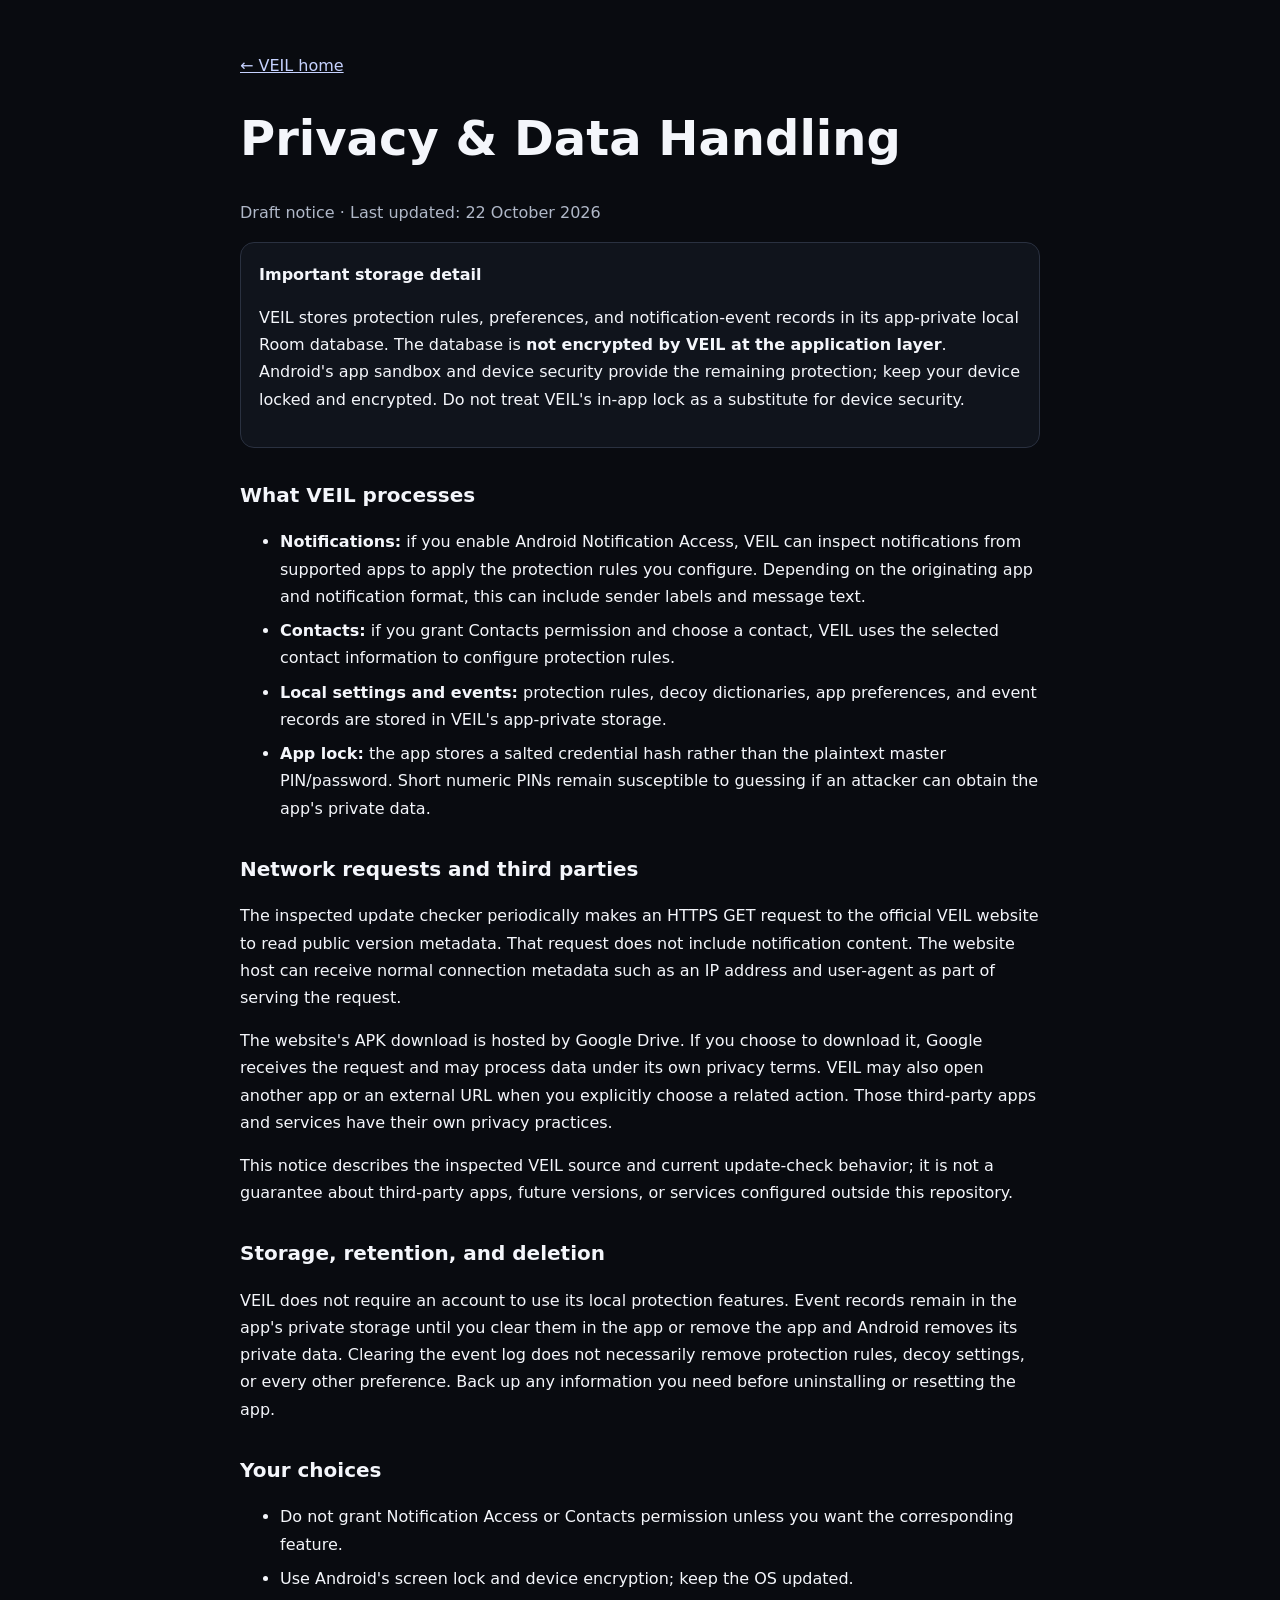
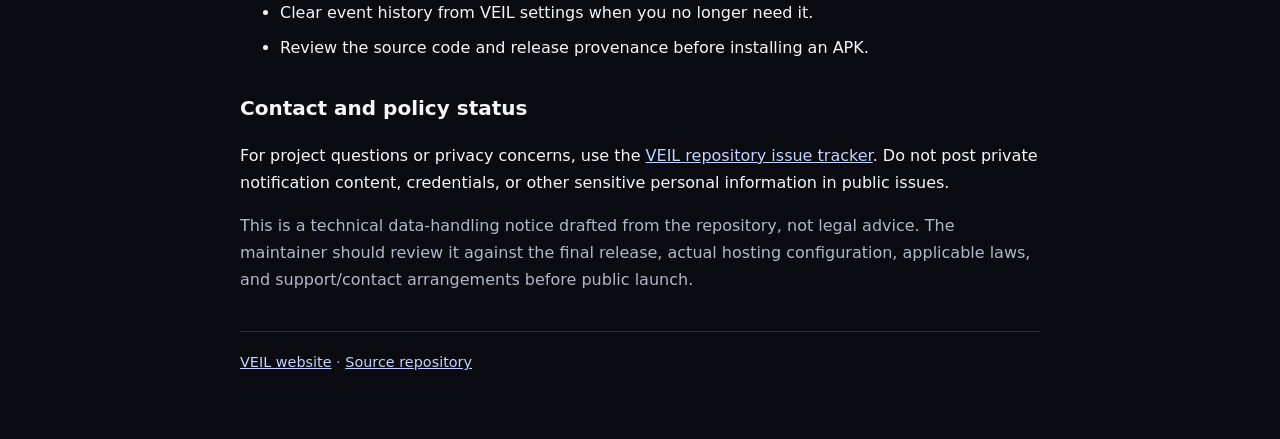
==== docs/privacy.html @ 333ef267 "Add transparent VEIL privacy and data-handling notice" ====
<!doctype html>
<html lang="en">
<head>
  <meta charset="utf-8">
  <meta name="viewport" content="width=device-width, initial-scale=1">
  <meta name="description" content="VEIL Android app privacy and data-handling notice.">
  <meta name="theme-color" content="#090b10">
  <title>Privacy &amp; Data Handling — VEIL</title>
  <style>
    :root{color-scheme:dark;--bg:#090b10;--panel:#10141c;--text:#f4f6fb;--muted:#b0b8c8;--line:#2a3140;--accent:#c6d2ff}
    *{box-sizing:border-box}body{margin:0;background:var(--bg);color:var(--text);font:16px/1.7 system-ui,-apple-system,BlinkMacSystemFont,"Segoe UI",sans-serif}
    main{width:min(100% - 32px,800px);margin:0 auto;padding:36px 0 64px}a{color:var(--accent)}h1{font-size:clamp(2rem,7vw,3rem);line-height:1.15}h2{font-size:1.25rem;margin-top:30px}.updated,.note{color:var(--muted)}.panel{padding:18px;border:1px solid var(--line);border-radius:14px;background:var(--panel)}li{margin:.45rem 0}footer{margin-top:38px;padding-top:18px;border-top:1px solid var(--line);color:var(--muted);font-size:.9rem}
  </style>
</head>
<body>
<main>
  <p><a href="./">← VEIL home</a></p>
  <h1>Privacy &amp; Data Handling</h1>
  <p class="updated">Draft notice · Last updated: 22 October 2026</p>
  <div class="panel">
    <strong>Important storage detail</strong>
    <p>VEIL stores protection rules, preferences, and notification-event records in its app-private local Room database. The database is <strong>not encrypted by VEIL at the application layer</strong>. Android's app sandbox and device security provide the remaining protection; keep your device locked and encrypted. Do not treat VEIL's in-app lock as a substitute for device security.</p>
  </div>

  <h2>What VEIL processes</h2>
  <ul>
    <li><strong>Notifications:</strong> if you enable Android Notification Access, VEIL can inspect notifications from supported apps to apply the protection rules you configure. Depending on the originating app and notification format, this can include sender labels and message text.</li>
    <li><strong>Contacts:</strong> if you grant Contacts permission and choose a contact, VEIL uses the selected contact information to configure protection rules.</li>
    <li><strong>Local settings and events:</strong> protection rules, decoy dictionaries, app preferences, and event records are stored in VEIL's app-private storage.</li>
    <li><strong>App lock:</strong> the app stores a salted credential hash rather than the plaintext master PIN/password. Short numeric PINs remain susceptible to guessing if an attacker can obtain the app's private data.</li>
  </ul>

  <h2>Network requests and third parties</h2>
  <p>The inspected update checker periodically makes an HTTPS GET request to the official VEIL website to read public version metadata. That request does not include notification content. The website host can receive normal connection metadata such as an IP address and user-agent as part of serving the request.</p>
  <p>The website's APK download is hosted by Google Drive. If you choose to download it, Google receives the request and may process data under its own privacy terms. VEIL may also open another app or an external URL when you explicitly choose a related action. Those third-party apps and services have their own privacy practices.</p>
  <p>This notice describes the inspected VEIL source and current update-check behavior; it is not a guarantee about third-party apps, future versions, or services configured outside this repository.</p>

  <h2>Storage, retention, and deletion</h2>
  <p>VEIL does not require an account to use its local protection features. Event records remain in the app's private storage until you clear them in the app or remove the app and Android removes its private data. Clearing the event log does not necessarily remove protection rules, decoy settings, or every other preference. Back up any information you need before uninstalling or resetting the app.</p>

  <h2>Your choices</h2>
  <ul>
    <li>Do not grant Notification Access or Contacts permission unless you want the corresponding feature.</li>
    <li>Use Android's screen lock and device encryption; keep the OS updated.</li>
    <li>Clear event history from VEIL settings when you no longer need it.</li>
    <li>Review the source code and release provenance before installing an APK.</li>
  </ul>

  <h2>Contact and policy status</h2>
  <p>For project questions or privacy concerns, use the <a href="https://github.com/puttishiva147/Veil-Privacy-Focused-/issues">VEIL repository issue tracker</a>. Do not post private notification content, credentials, or other sensitive personal information in public issues.</p>
  <p class="note">This is a technical data-handling notice drafted from the repository, not legal advice. The maintainer should review it against the final release, actual hosting configuration, applicable laws, and support/contact arrangements before public launch.</p>
  <footer><a href="./">VEIL website</a> · <a href="https://github.com/puttishiva147/Veil-Privacy-Focused-">Source repository</a></footer>
</main>
</body>
</html>
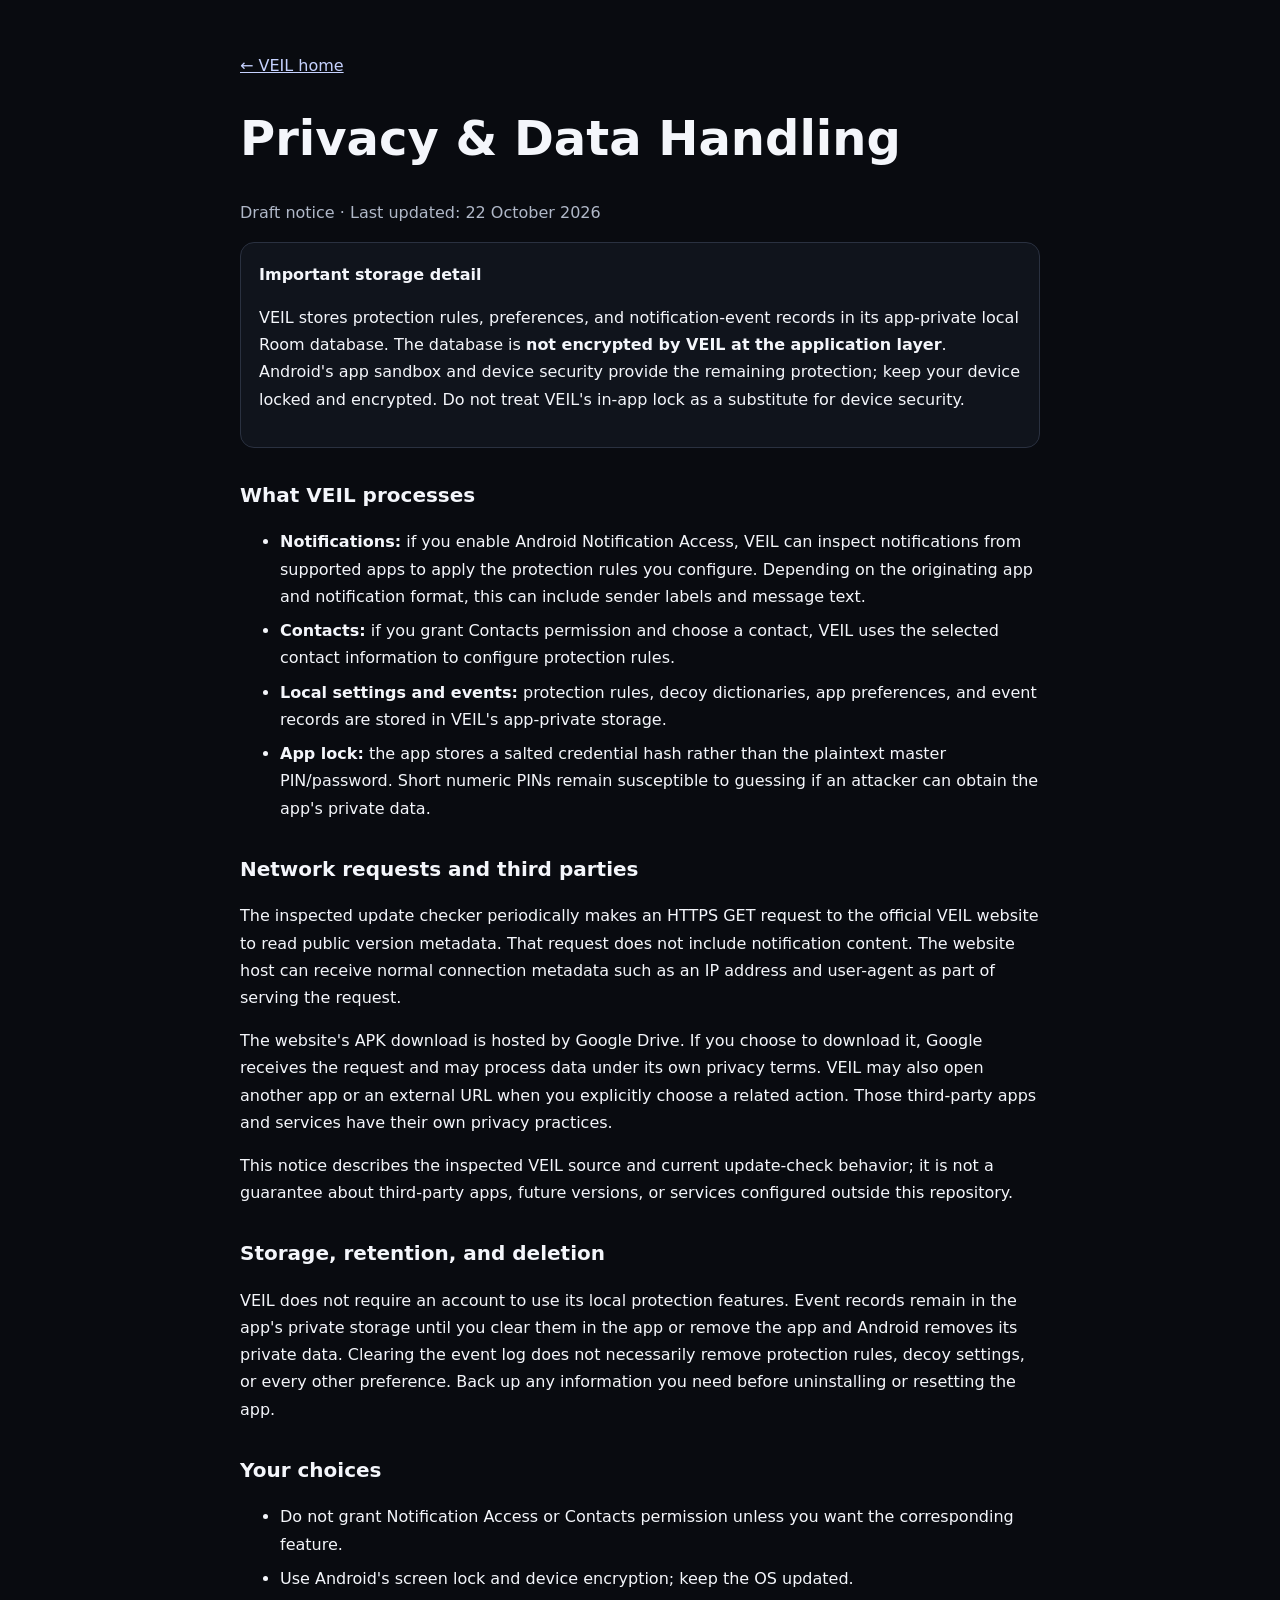
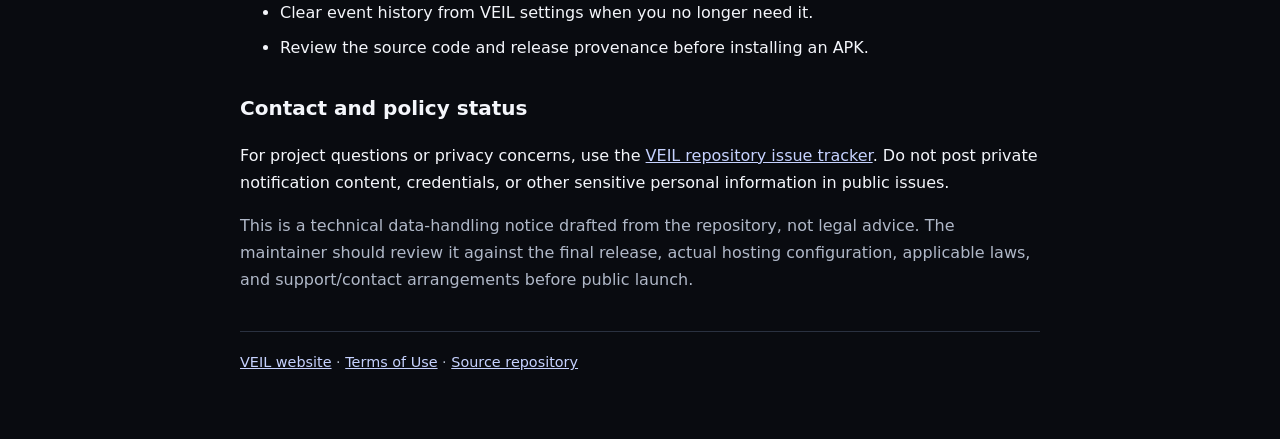
==== commit f5268588: "Link VEIL legal and privacy notices" ====
--- a/docs/privacy.html
+++ b/docs/privacy.html
@@ -49,7 +49,7 @@
   <h2>Contact and policy status</h2>
   <p>For project questions or privacy concerns, use the <a href="https://github.com/puttishiva147/Veil-Privacy-Focused-/issues">VEIL repository issue tracker</a>. Do not post private notification content, credentials, or other sensitive personal information in public issues.</p>
   <p class="note">This is a technical data-handling notice drafted from the repository, not legal advice. The maintainer should review it against the final release, actual hosting configuration, applicable laws, and support/contact arrangements before public launch.</p>
-  <footer><a href="./">VEIL website</a> · <a href="https://github.com/puttishiva147/Veil-Privacy-Focused-">Source repository</a></footer>
+  <footer><a href="./">VEIL website</a> · <a href="./terms.html">Terms of Use</a> · <a href="https://github.com/puttishiva147/Veil-Privacy-Focused-">Source repository</a></footer>
 </main>
 </body>
 </html>
